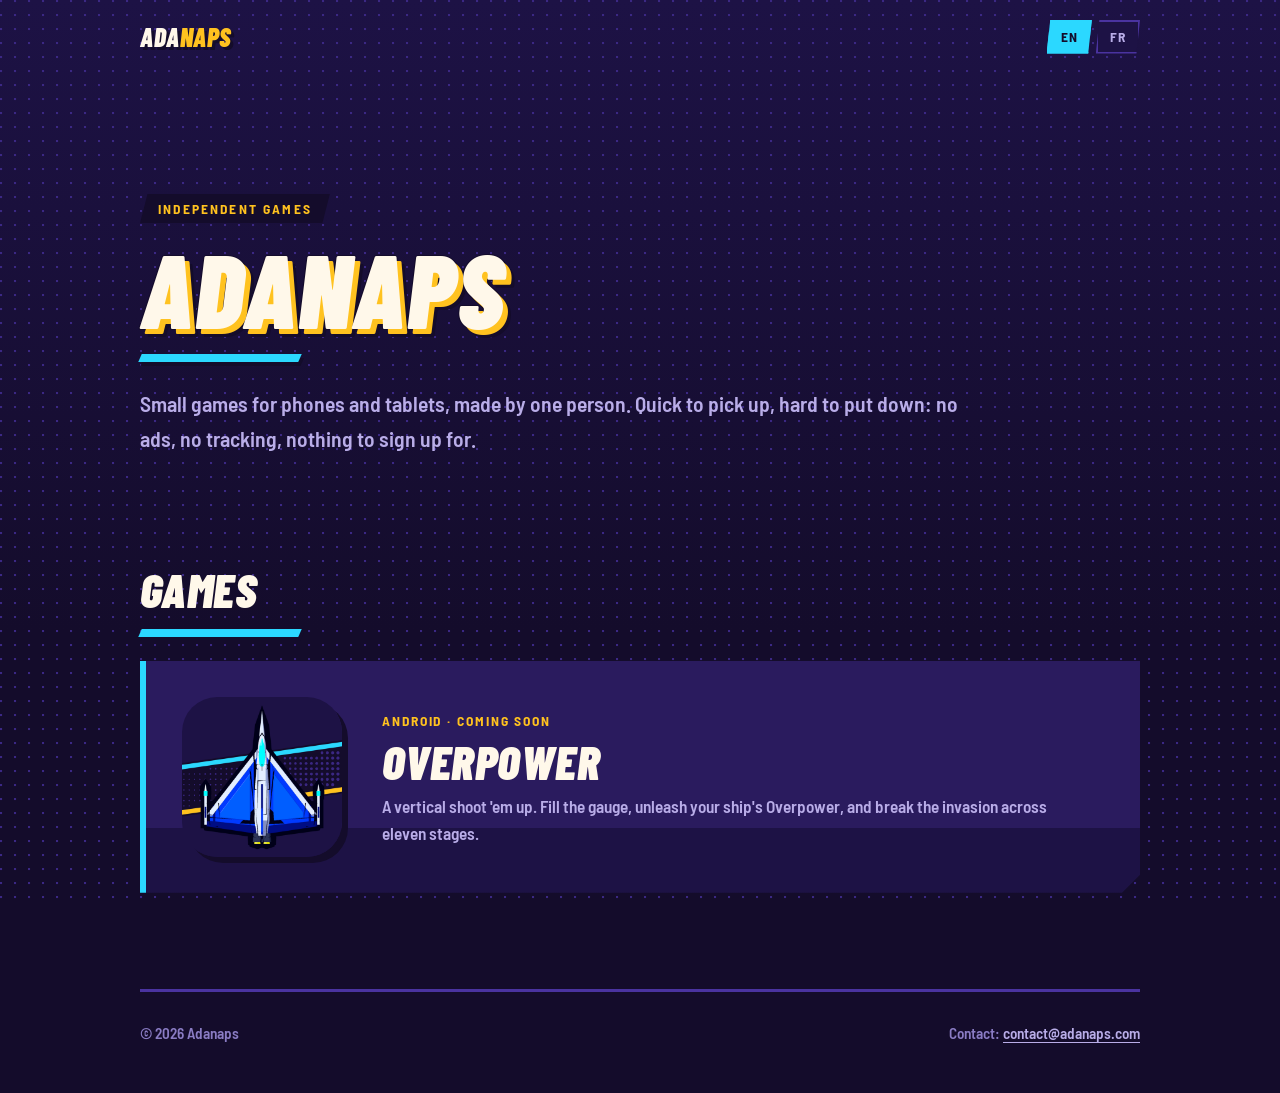
==== index.html @ 05b7a8e0 "Adanaps website: studio page, OVERPOWER page and privacy policy Static bilingual (EN/FR) site in the" ====
<!doctype html>
<html lang="en">
<head>
	<meta charset="utf-8">
	<meta name="viewport" content="width=device-width, initial-scale=1, viewport-fit=cover">
	<title>Adanaps · Independent games</title>
	<meta name="title-en" content="Adanaps · Independent games">
	<meta name="title-fr" content="Adanaps · Jeux indépendants">
	<meta name="description" content="Adanaps makes small, polished games for phones and tablets. First up: OVERPOWER, a vertical shoot 'em up.">
	<meta name="theme-color" content="#140c2b">
	<link rel="icon" href="/assets/favicon.png" type="image/png">
	<link rel="apple-touch-icon" href="/assets/apple-touch-icon.png">
	<link rel="preload" href="/assets/fonts/BarlowCondensed-BlackItalic.woff2" as="font" type="font/woff2" crossorigin>
	<link rel="stylesheet" href="/assets/site.css">
	<script src="/assets/site.js"></script>
</head>
<body>
	<header class="wrap top">
		<a class="wordmark" href="/">Ada<span>naps</span></a>
		<div class="lang" role="group" aria-label="Language">
			<button type="button" data-lang="en" aria-pressed="true">EN</button>
			<button type="button" data-lang="fr" aria-pressed="false">FR</button>
		</div>
	</header>

	<main class="wrap">
		<div class="hero">
			<span class="kicker l-en" lang="en">Independent games</span>
			<span class="kicker l-fr" lang="fr">Jeux indépendants</span>
			<h1 class="logo">Adanaps</h1>
			<div class="slash"></div>
			<p class="lede l-en" lang="en">Small games for phones and tablets, made by one person. Quick to pick up, hard to put down: no ads, no tracking, nothing to sign up for.</p>
			<p class="lede l-fr" lang="fr">De petits jeux pour téléphones et tablettes, faits par une seule personne. Faciles à prendre en main, difficiles à lâcher : sans pub, sans pistage, sans compte à créer.</p>
		</div>

		<section>
			<h2 class="l-en" lang="en">Games</h2>
			<h2 class="l-fr" lang="fr">Les jeux</h2>
			<div class="slash"></div>
			<a class="plate game-card" href="/overpower/">
				<img src="/overpower/img/icon.png" width="160" height="160" alt="">
				<div>
					<span class="tag l-en" lang="en">Android · coming soon</span>
					<span class="tag l-fr" lang="fr">Android · bientôt</span>
					<h3 class="display" style="font-size: clamp(2rem, 6vw, 3rem); margin-top: 6px;">Overpower</h3>
					<p class="l-en" lang="en">A vertical shoot 'em up. Fill the gauge, unleash your ship's Overpower, and break the invasion across eleven stages.</p>
					<p class="l-fr" lang="fr">Un shoot 'em up vertical. Remplis la jauge, déchaîne l'Overpower de ton vaisseau et brise l'invasion sur onze niveaux.</p>
				</div>
			</a>
		</section>
	</main>

	<footer class="wrap bottom">
		<span>© 2026 Adanaps</span>
		<span>
			<span class="l-en" lang="en">Contact:</span><span class="l-fr" lang="fr">Contact :</span>
			<a href="mailto:contact@adanaps.com">contact@adanaps.com</a>
		</span>
	</footer>
</body>
</html>
---- assets/site.css ----
/* Adanaps: the colours, type and slanted plates of OVERPOWER, the studio's first game. */

@font-face {
	font-family: "Barlow Condensed";
	src: url("fonts/BarlowCondensed-BlackItalic.woff2") format("woff2");
	font-weight: 900;
	font-style: italic;
	font-display: swap;
}
@font-face {
	font-family: "Barlow Semi Condensed";
	src: url("fonts/BarlowSemiCondensed-SemiBold.woff2") format("woff2");
	font-weight: 600;
	font-display: swap;
}
@font-face {
	font-family: "Barlow Semi Condensed";
	src: url("fonts/BarlowSemiCondensed-Bold.woff2") format("woff2");
	font-weight: 700;
	font-display: swap;
}

:root {
	color-scheme: dark;
	--ink: #140c2b;
	--night: #2a1b5e;
	--night-shade: #1d1245;
	--night-light: #4a33a0;
	--dots: #3b2884;
	--text: #fff8ea;
	--mist: #b9ade8;
	--dim: #8a7cc4;
	--cyan: #2bd8ff;
	--amber: #ffc21f;
	--amber-shade: #e07800;
	--magenta: #ff4fbe;
	--display: "Barlow Condensed", "Arial Narrow", "Roboto Condensed", sans-serif-condensed, Impact, sans-serif;
	--body: "Barlow Semi Condensed", "Segoe UI", Roboto, "Helvetica Neue", Arial, sans-serif;
	--gutter: clamp(16px, 5vw, 40px);
	--slant: 4%;
}

* { box-sizing: border-box; }

html { background: var(--ink); }

body {
	margin: 0;
	background:
		radial-gradient(circle at 1px 1px, var(--dots) 1.2px, transparent 1.6px) 0 0 / 14px 14px,
		linear-gradient(180deg, var(--night-shade), var(--ink) 70%);
	background-attachment: fixed;
	color: var(--text);
	font: 600 1.075rem/1.6 var(--body);
	-webkit-font-smoothing: antialiased;
}

a { color: var(--cyan); text-underline-offset: 0.18em; }
a:hover { color: var(--text); }
img { max-width: 100%; height: auto; display: block; }

.wrap {
	max-width: 1080px;
	margin: 0 auto;
	padding-inline: var(--gutter);
}

/* --- Header and footer --- */

.top {
	display: flex;
	align-items: center;
	justify-content: space-between;
	gap: 16px;
	padding-block: 20px;
}
.wordmark {
	font: italic 900 1.6rem/1 var(--display);
	letter-spacing: 0.02em;
	text-transform: uppercase;
	color: var(--text);
	text-decoration: none;
	text-shadow: 3px 3px 0 var(--ink);
}
.wordmark span { color: var(--amber); }
.lang {
	display: flex;
	gap: 4px;
}
.lang button {
	font: 700 0.85rem/1 var(--body);
	letter-spacing: 0.08em;
	padding: 8px 12px;
	border: 2px solid var(--night-light);
	background: var(--night-shade);
	color: var(--mist);
	cursor: pointer;
	clip-path: polygon(8% 0, 100% 0, 92% 100%, 0 100%);
}
.lang button[aria-pressed="true"] {
	background: var(--cyan);
	border-color: var(--cyan);
	color: var(--ink);
}

.bottom {
	margin-top: 96px;
	padding-block: 32px 48px;
	/* The rule over the footer, as wide as the text under it. */
	background: linear-gradient(var(--night-light), var(--night-light)) top center / calc(100% - 2 * var(--gutter)) 3px no-repeat;
	color: var(--dim);
	font-size: 0.95rem;
	display: flex;
	flex-wrap: wrap;
	gap: 8px 32px;
	justify-content: space-between;
}
.bottom a { color: var(--mist); }

/* Both languages are in each page; the one not chosen is hidden. */
html:not(.fr) .l-fr, html.fr .l-en { display: none !important; }

/* --- Type --- */

h1, h2, h3, .display {
	font-family: var(--display);
	font-style: italic;
	font-weight: 900;
	text-transform: uppercase;
	line-height: 0.95;
	letter-spacing: 0.01em;
	text-wrap: balance;
	margin: 0;
}
h1 { font-size: clamp(3rem, 12vw, 6.5rem); }
h2 { font-size: clamp(2rem, 6vw, 3rem); }
h3 { font-size: 1.6rem; }

/* The logo's treatment: paper letters over a gold copy, outlined in ink. */
.logo {
	color: var(--text);
	text-shadow:
		0.045em 0.045em 0 var(--amber),
		0.075em 0.075em 0 var(--ink);
	-webkit-text-stroke: 0.02em var(--ink);
	paint-order: stroke fill;
}

.kicker {
	display: inline-block;
	font: 700 0.85rem/1 var(--body);
	letter-spacing: 0.16em;
	text-transform: uppercase;
	color: var(--amber);
	background: var(--ink);
	padding: 8px 18px;
	clip-path: polygon(4% 0, 100% 0, 96% 100%, 0 100%);
}

.lede {
	font-size: clamp(1.15rem, 2.6vw, 1.35rem);
	color: var(--mist);
	max-width: 38em;
	margin: 0;
}

p { max-width: 40em; }

/* The slash under a heading. */
.slash {
	width: 160px;
	height: 8px;
	margin-block: 16px 24px;
	background: var(--cyan);
	box-shadow: 4px 4px 0 var(--ink);
	transform: skewX(-24deg);
}

/* --- Plates --- */

.plate {
	position: relative;
	/* Flat fill, with the shade tone on the lower part, as the game draws its plates. */
	background: linear-gradient(180deg, var(--night) 72%, var(--night-shade) 72%);
	padding: clamp(20px, 4vw, 36px);
	border-left: 6px solid var(--cyan);
	clip-path: polygon(0 0, 100% 0, 100% calc(100% - 18px), calc(100% - 18px) 100%, 0 100%);
}

.button {
	display: inline-flex;
	align-items: center;
	gap: 10px;
	font: italic 900 1.5rem/1 var(--display);
	text-transform: uppercase;
	text-decoration: none;
	color: var(--ink);
	background: linear-gradient(180deg, var(--cyan) 62%, #1597d8 62%);
	padding: 14px 32px 12px;
	clip-path: polygon(5% 0, 100% 0, 95% 100%, 0 100%);
}
.button:hover { color: var(--ink); filter: brightness(1.08); }
.button.soon {
	background: linear-gradient(180deg, var(--night-light) 62%, var(--night) 62%);
	color: var(--text);
	cursor: default;
}

section { margin-top: clamp(64px, 10vw, 112px); }

/* --- Studio page --- */

.hero { padding-block: clamp(48px, 10vw, 120px) 0; }
.hero h1 { margin-top: 16px; }

.game-card {
	display: grid;
	grid-template-columns: auto 1fr;
	gap: clamp(20px, 4vw, 40px);
	align-items: center;
	text-decoration: none;
	color: inherit;
}
.game-card:hover h3 { color: var(--amber); }
.game-card img {
	width: clamp(96px, 20vw, 160px);
	border-radius: 22%;
	box-shadow: 6px 6px 0 var(--ink);
}
.game-card > div { min-width: 0; }
.game-card p { margin: 8px 0 0; color: var(--mist); }
.game-card .tag { color: var(--amber); font: 700 0.85rem/1 var(--body); letter-spacing: 0.14em; text-transform: uppercase; }

/* --- Game page --- */

.game-hero {
	display: grid;
	grid-template-columns: minmax(0, 1fr);
	gap: 32px;
	padding-top: clamp(32px, 6vw, 72px);
}
.game-hero .icon {
	width: clamp(96px, 18vw, 140px);
	border-radius: 22%;
	box-shadow: 6px 6px 0 var(--ink);
}
.game-hero .actions { display: flex; flex-wrap: wrap; gap: 12px 20px; align-items: center; }
.game-hero .note { color: var(--dim); font-size: 0.95rem; }

.shots {
	display: grid;
	grid-auto-flow: column;
	grid-auto-columns: min(62vw, 260px);
	gap: 16px;
	overflow-x: auto;
	scroll-snap-type: x mandatory;
	padding: 4px 4px 20px;
	margin-inline: -4px;
}
.shots img {
	scroll-snap-align: start;
	aspect-ratio: 9 / 16;
	object-fit: cover;
	width: 100%;
	border: 3px solid var(--ink);
	box-shadow: 6px 6px 0 var(--ink);
}

.features {
	display: grid;
	grid-template-columns: repeat(auto-fit, minmax(min(100%, 300px), 1fr));
	gap: 20px;
	margin-top: 32px;
}
.features .plate h3 { color: var(--amber); margin-bottom: 10px; }
.features .plate p { margin: 0; color: var(--mist); }

.ships {
	list-style: none;
	padding: 0;
	margin: 32px 0 0;
	display: grid;
	grid-template-columns: repeat(auto-fit, minmax(min(100%, 320px), 1fr));
	gap: 0 32px;
}
.ships li {
	display: grid;
	grid-template-columns: 7.5em minmax(0, 1fr);
	gap: 16px;
	padding-block: 16px;
	border-bottom: 2px solid var(--night-light);
}
.ships b {
	font: italic 900 1.35rem/1.1 var(--display);
	text-transform: uppercase;
}
.ships .power {
	display: block;
	font: 700 0.8rem/1.3 var(--body);
	letter-spacing: 0.12em;
	text-transform: uppercase;
	color: var(--amber);
}
.ships span:last-child { color: var(--mist); }

.facts {
	display: flex;
	flex-wrap: wrap;
	gap: 12px;
	padding: 0;
	margin: 24px 0 0;
	list-style: none;
}
.facts li {
	font: 700 0.9rem/1 var(--body);
	letter-spacing: 0.1em;
	text-transform: uppercase;
	padding: 10px 16px;
	background: var(--ink);
	color: var(--text);
	border-left: 4px solid var(--amber);
}

/* --- Policy page --- */

.policy { max-width: 46em; }
.policy h2 { font-size: clamp(1.6rem, 4.5vw, 2.2rem); margin-top: 48px; color: var(--amber); }
.policy li { margin-block: 6px; }
.policy .updated { color: var(--dim); }

@media (min-width: 820px) {
	.game-hero { grid-template-columns: auto minmax(0, 1fr); align-items: start; }
}
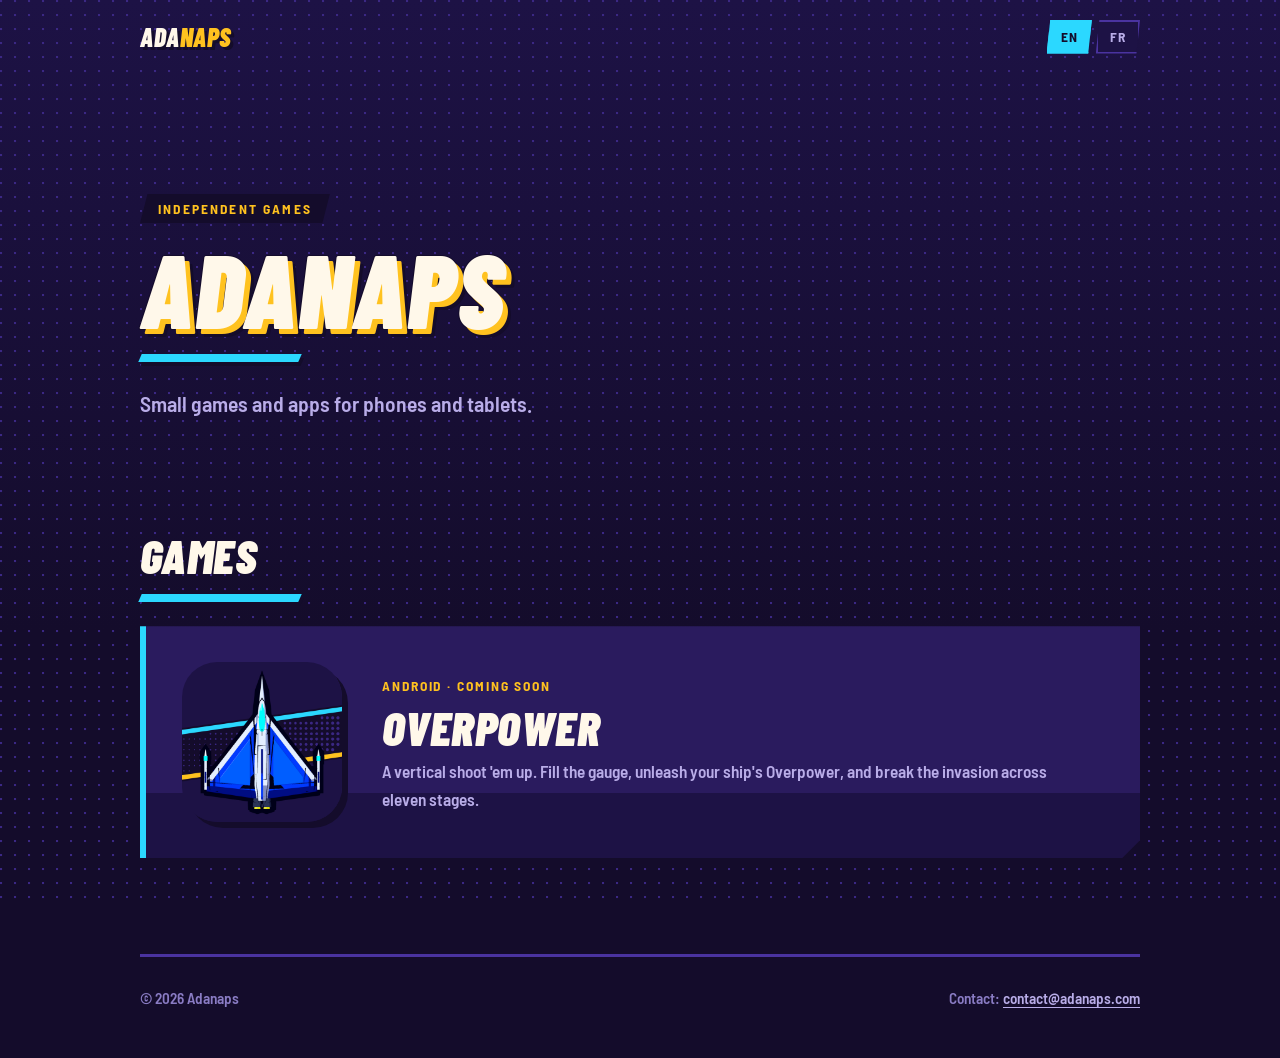
==== commit 82566713: "Update title and description in index.html" ====
--- a/index.html
+++ b/index.html
@@ -3,10 +3,10 @@
 <head>
 	<meta charset="utf-8">
 	<meta name="viewport" content="width=device-width, initial-scale=1, viewport-fit=cover">
-	<title>Adanaps · Independent games</title>
-	<meta name="title-en" content="Adanaps · Independent games">
-	<meta name="title-fr" content="Adanaps · Jeux indépendants">
-	<meta name="description" content="Adanaps makes small, polished games for phones and tablets. First up: OVERPOWER, a vertical shoot 'em up.">
+	<title>Adanaps · Independent Games & Apps</title>
+	<meta name="title-en" content="Adanaps · Independent Games & Apps">
+	<meta name="title-fr" content="Adanaps · Jeux et Apps indépendants">
+	<meta name="description" content="Adanaps makes small, polished games and apps for phones and tablets. First up: OVERPOWER, a vertical shoot 'em up.">
 	<meta name="theme-color" content="#140c2b">
 	<link rel="icon" href="/assets/favicon.png" type="image/png">
 	<link rel="apple-touch-icon" href="/assets/apple-touch-icon.png">
@@ -29,8 +29,8 @@
 			<span class="kicker l-fr" lang="fr">Jeux indépendants</span>
 			<h1 class="logo">Adanaps</h1>
 			<div class="slash"></div>
-			<p class="lede l-en" lang="en">Small games for phones and tablets, made by one person. Quick to pick up, hard to put down: no ads, no tracking, nothing to sign up for.</p>
-			<p class="lede l-fr" lang="fr">De petits jeux pour téléphones et tablettes, faits par une seule personne. Faciles à prendre en main, difficiles à lâcher : sans pub, sans pistage, sans compte à créer.</p>
+			<p class="lede l-en" lang="en">Small games and apps for phones and tablets.</p>
+			<p class="lede l-fr" lang="fr">De petits jeux et applications pour téléphones et tablettes.</p>
 		</div>
 
 		<section>
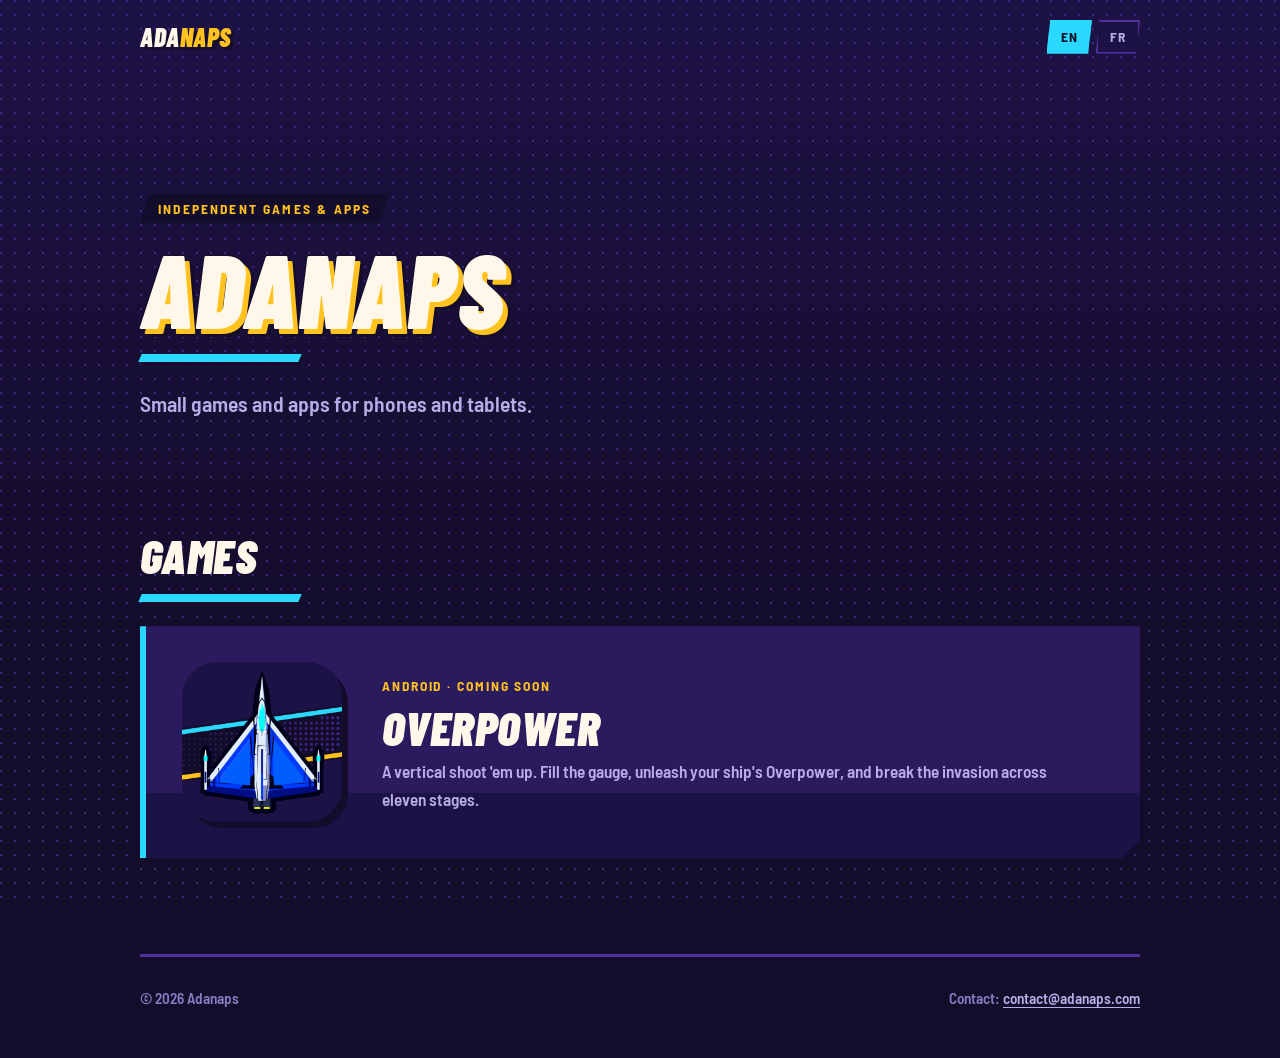
==== commit 597c9f50: "Studio page: kicker says games & apps, like the title Co-Authored-By: Claude Opus 5.5 <noreply@anthr" ====
--- a/index.html
+++ b/index.html
@@ -25,8 +25,8 @@
 
 	<main class="wrap">
 		<div class="hero">
-			<span class="kicker l-en" lang="en">Independent games</span>
-			<span class="kicker l-fr" lang="fr">Jeux indépendants</span>
+			<span class="kicker l-en" lang="en">Independent games &amp; apps</span>
+			<span class="kicker l-fr" lang="fr">Jeux et apps indépendants</span>
 			<h1 class="logo">Adanaps</h1>
 			<div class="slash"></div>
 			<p class="lede l-en" lang="en">Small games and apps for phones and tablets.</p>
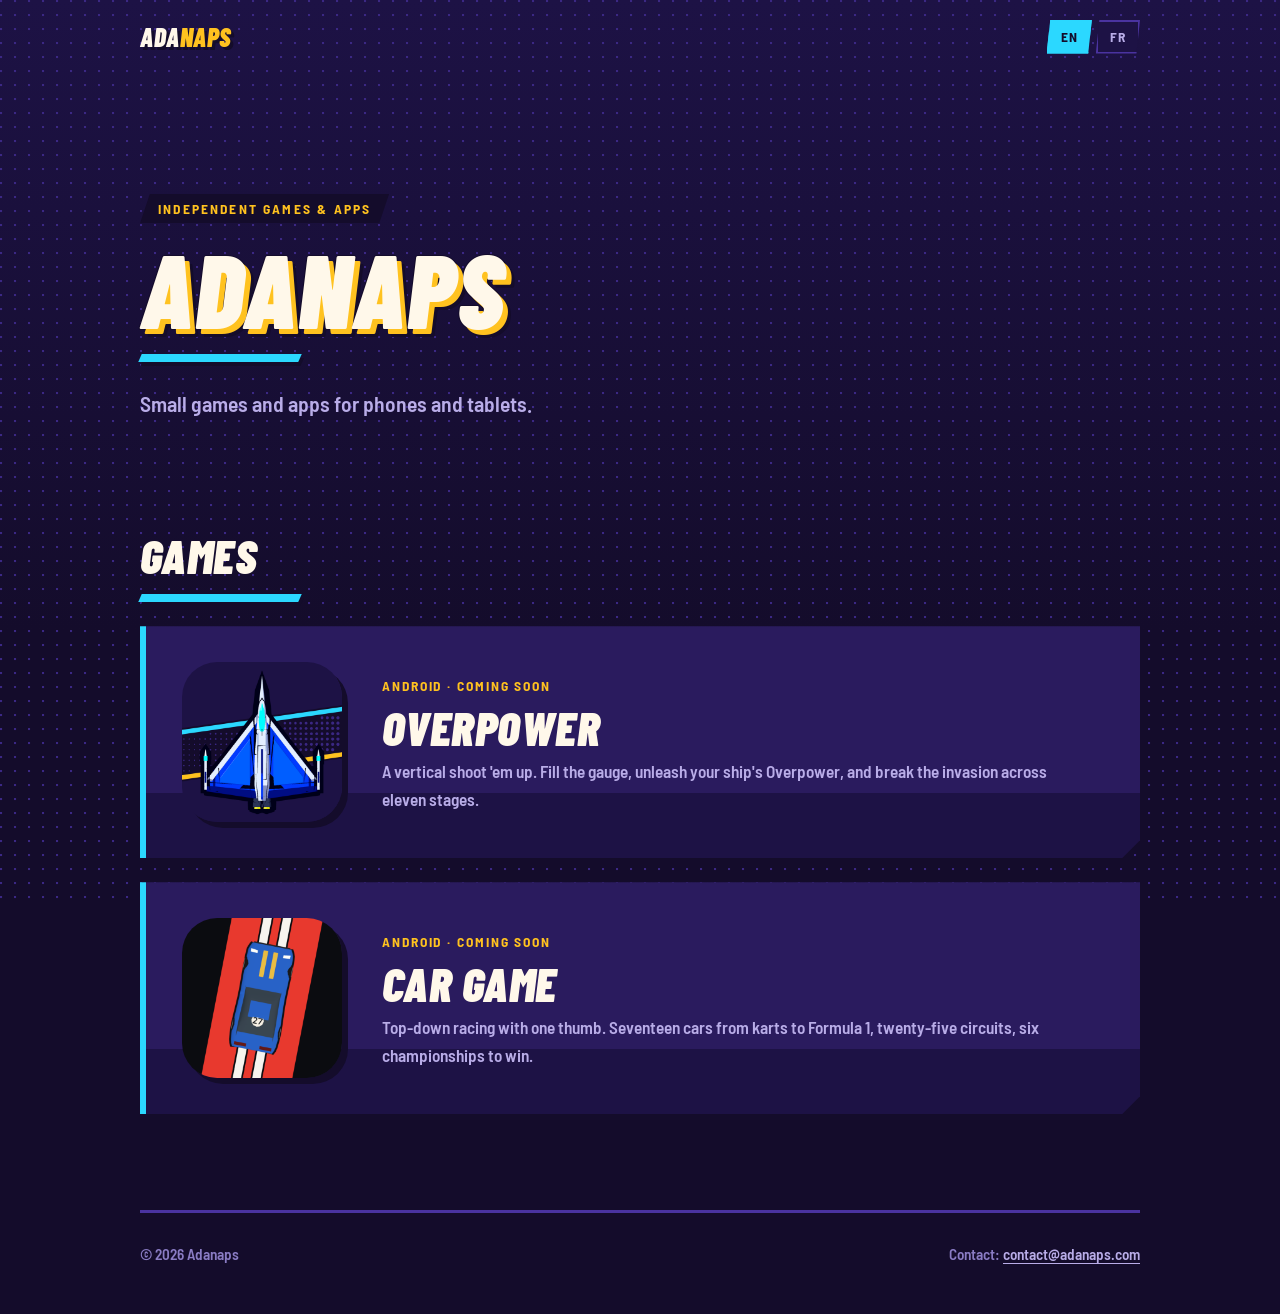
==== commit efa06c3b: "Car Game: the game's page, and its card on the studio page Co-Authored-By: Claude Opus 5.5 <noreply@" ====
--- a/index.html
+++ b/index.html
@@ -6,7 +6,7 @@
 	<title>Adanaps · Independent Games & Apps</title>
 	<meta name="title-en" content="Adanaps · Independent Games & Apps">
 	<meta name="title-fr" content="Adanaps · Jeux et Apps indépendants">
-	<meta name="description" content="Adanaps makes small, polished games and apps for phones and tablets. First up: OVERPOWER, a vertical shoot 'em up.">
+	<meta name="description" content="Adanaps makes small, polished games and apps for phones and tablets: OVERPOWER, a vertical shoot 'em up, and Car Game, a top-down racing game.">
 	<meta name="theme-color" content="#140c2b">
 	<link rel="icon" href="/assets/favicon.png" type="image/png">
 	<link rel="apple-touch-icon" href="/assets/apple-touch-icon.png">
@@ -47,6 +47,16 @@
 					<p class="l-fr" lang="fr">Un shoot 'em up vertical. Remplis la jauge, déchaîne l'Overpower de ton vaisseau et brise l'invasion sur onze niveaux.</p>
 				</div>
 			</a>
+			<a class="plate game-card" href="/cargame/">
+				<img src="/cargame/img/icon.png" width="160" height="160" alt="">
+				<div>
+					<span class="tag l-en" lang="en">Android · coming soon</span>
+					<span class="tag l-fr" lang="fr">Android · bientôt</span>
+					<h3 class="display" style="font-size: clamp(2rem, 6vw, 3rem); margin-top: 6px;">Car Game</h3>
+					<p class="l-en" lang="en">Top-down racing with one thumb. Seventeen cars from karts to Formula 1, twenty-five circuits, six championships to win.</p>
+					<p class="l-fr" lang="fr">La course vue de haut, d'un seul pouce. Dix-sept voitures du kart à la Formule 1, vingt-cinq circuits, six championnats à gagner.</p>
+				</div>
+			</a>
 		</section>
 	</main>
 
--- a/assets/site.css
+++ b/assets/site.css
@@ -222,6 +222,7 @@
 	color: inherit;
 }
 .game-card:hover h3 { color: var(--amber); }
+.game-card + .game-card { margin-top: 24px; }
 .game-card img {
 	width: clamp(96px, 20vw, 160px);
 	border-radius: 22%;
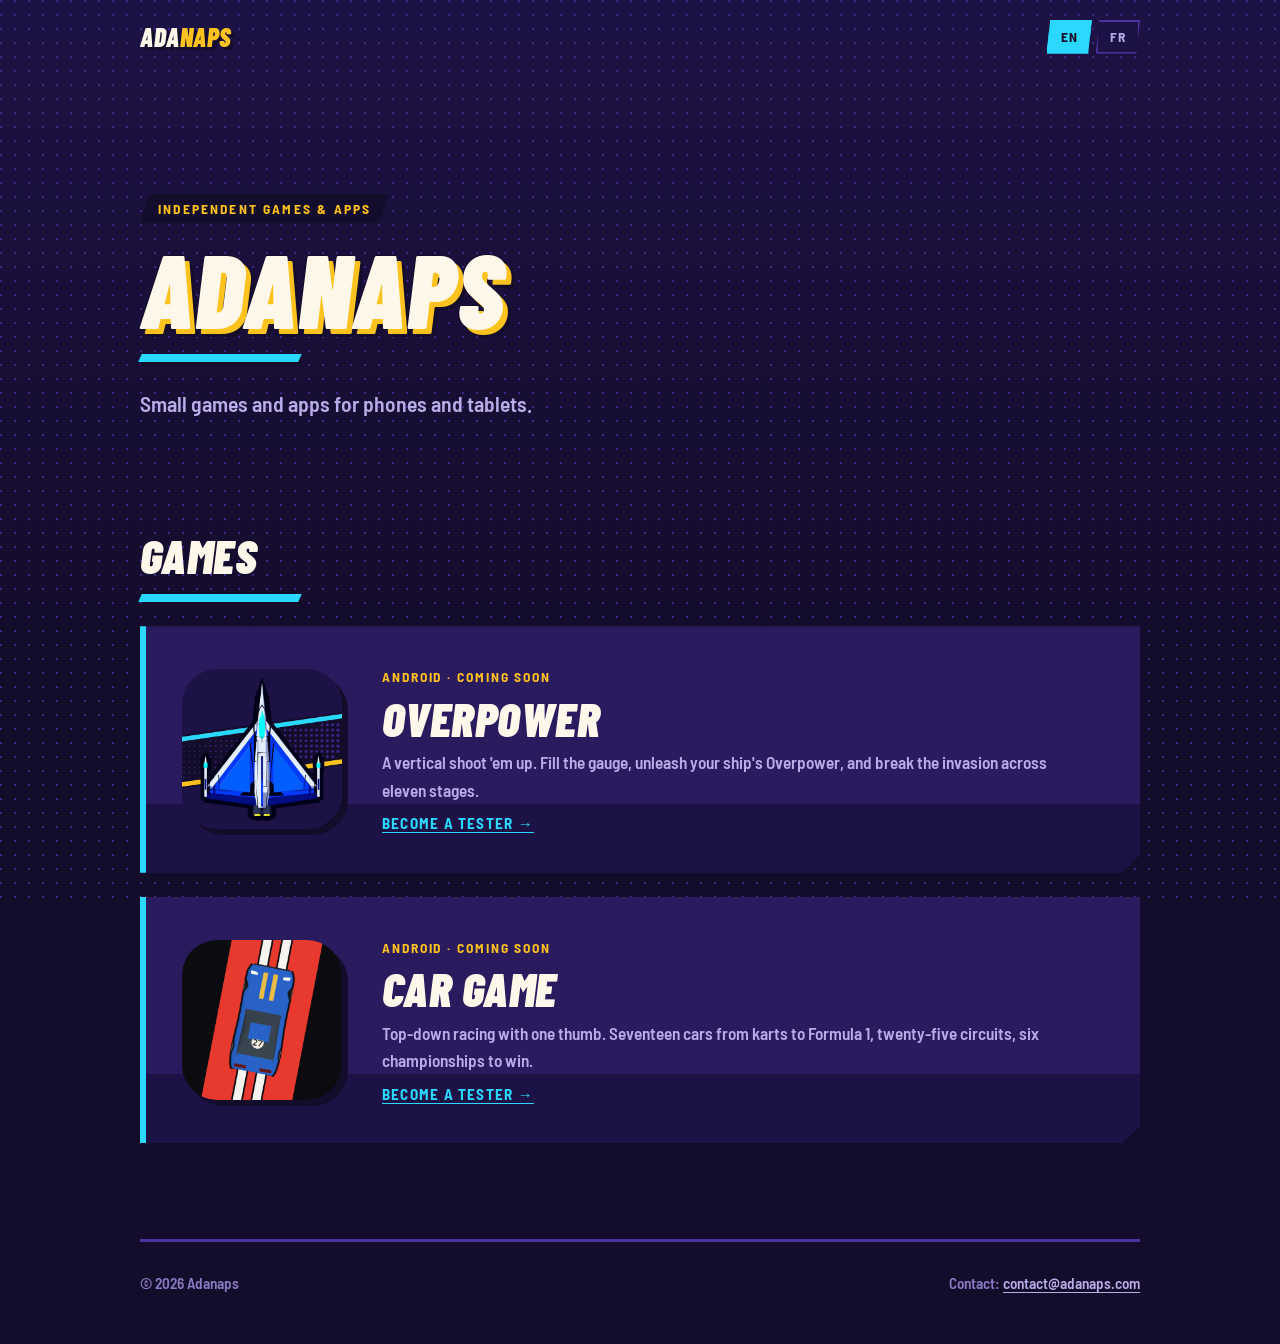
==== commit 5bb220ff: "Become a tester: closed test steps on both game pages, links on the cards Each game page gets a "Bec" ====
--- a/index.html
+++ b/index.html
@@ -37,26 +37,28 @@
 			<h2 class="l-en" lang="en">Games</h2>
 			<h2 class="l-fr" lang="fr">Les jeux</h2>
 			<div class="slash"></div>
-			<a class="plate game-card" href="/overpower/">
+			<div class="plate game-card">
 				<img src="/overpower/img/icon.png" width="160" height="160" alt="">
 				<div>
 					<span class="tag l-en" lang="en">Android · coming soon</span>
 					<span class="tag l-fr" lang="fr">Android · bientôt</span>
-					<h3 class="display" style="font-size: clamp(2rem, 6vw, 3rem); margin-top: 6px;">Overpower</h3>
+					<h3 class="display" style="font-size: clamp(2rem, 6vw, 3rem); margin-top: 6px;"><a href="/overpower/">Overpower</a></h3>
 					<p class="l-en" lang="en">A vertical shoot 'em up. Fill the gauge, unleash your ship's Overpower, and break the invasion across eleven stages.</p>
 					<p class="l-fr" lang="fr">Un shoot 'em up vertical. Remplis la jauge, déchaîne l'Overpower de ton vaisseau et brise l'invasion sur onze niveaux.</p>
+					<a class="tester" href="/overpower/#test"><span class="l-en" lang="en">Become a tester →</span><span class="l-fr" lang="fr">Deviens testeur →</span></a>
 				</div>
-			</a>
-			<a class="plate game-card" href="/cargame/">
+			</div>
+			<div class="plate game-card">
 				<img src="/cargame/img/icon.png" width="160" height="160" alt="">
 				<div>
 					<span class="tag l-en" lang="en">Android · coming soon</span>
 					<span class="tag l-fr" lang="fr">Android · bientôt</span>
-					<h3 class="display" style="font-size: clamp(2rem, 6vw, 3rem); margin-top: 6px;">Car Game</h3>
+					<h3 class="display" style="font-size: clamp(2rem, 6vw, 3rem); margin-top: 6px;"><a href="/cargame/">Car Game</a></h3>
 					<p class="l-en" lang="en">Top-down racing with one thumb. Seventeen cars from karts to Formula 1, twenty-five circuits, six championships to win.</p>
 					<p class="l-fr" lang="fr">La course vue de haut, d'un seul pouce. Dix-sept voitures du kart à la Formule 1, vingt-cinq circuits, six championnats à gagner.</p>
+					<a class="tester" href="/cargame/#test"><span class="l-en" lang="en">Become a tester →</span><span class="l-fr" lang="fr">Deviens testeur →</span></a>
 				</div>
-			</a>
+			</div>
 		</section>
 	</main>
 
--- a/assets/site.css
+++ b/assets/site.css
@@ -200,6 +200,7 @@
 	clip-path: polygon(5% 0, 100% 0, 95% 100%, 0 100%);
 }
 .button:hover { color: var(--ink); filter: brightness(1.08); }
+.button.small { font-size: 1.15rem; padding: 10px 26px 8px; }
 .button.soon {
 	background: linear-gradient(180deg, var(--night-light) 62%, var(--night) 62%);
 	color: var(--text);
@@ -221,7 +222,21 @@
 	text-decoration: none;
 	color: inherit;
 }
+.game-card { position: relative; }
 .game-card:hover h3 { color: var(--amber); }
+/* Le titre est le lien du jeu, sur toute la carte ; « Deviens testeur » passe au-dessus. */
+.game-card h3 a { color: inherit; text-decoration: none; }
+.game-card h3 a::after { content: ""; position: absolute; inset: 0; }
+.game-card .tester {
+	position: relative;
+	z-index: 1;
+	display: inline-block;
+	margin-top: 12px;
+	color: var(--cyan);
+	font: 700 0.95rem/1 var(--body);
+	letter-spacing: 0.08em;
+	text-transform: uppercase;
+}
 .game-card + .game-card { margin-top: 24px; }
 .game-card img {
 	width: clamp(96px, 20vw, 160px);
@@ -332,3 +347,20 @@
 @media (min-width: 820px) {
 	.game-hero { grid-template-columns: auto minmax(0, 1fr); align-items: start; }
 }
+
+/* --- Test fermé : trois étapes numérotées --- */
+
+.steps {
+	list-style: none;
+	counter-reset: step;
+	padding: 0;
+	margin: 32px 0 0;
+	display: grid;
+	grid-template-columns: repeat(auto-fit, minmax(min(100%, 280px), 1fr));
+	gap: 20px;
+}
+.steps li { counter-increment: step; display: flex; flex-direction: column; gap: 12px; }
+.steps h3 { color: var(--amber); }
+.steps h3::before { content: counter(step) ". "; }
+.steps p { margin: 0; color: var(--mist); flex: 1; }
+.steps .button { align-self: flex-start; }
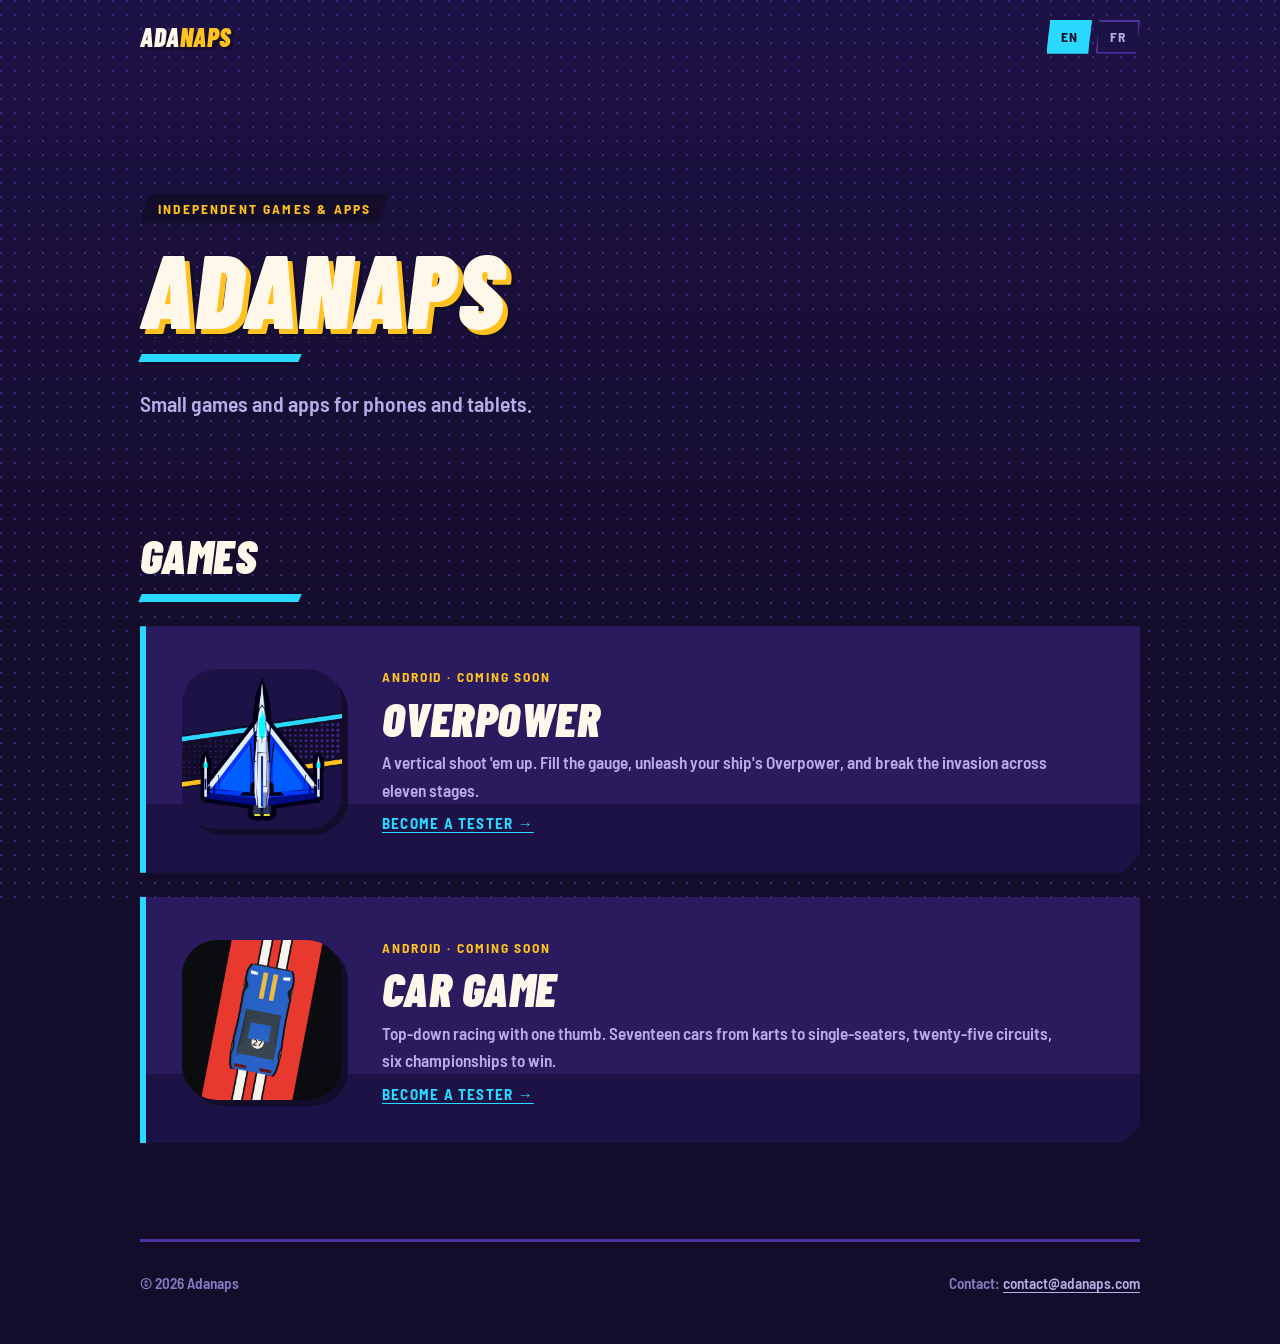
==== commit 20443631: "Car Game: single-seaters instead of Formula 1 Co-Authored-By: Claude Opus 5.5 <noreply@anthropic.com" ====
--- a/index.html
+++ b/index.html
@@ -54,8 +54,8 @@
 					<span class="tag l-en" lang="en">Android · coming soon</span>
 					<span class="tag l-fr" lang="fr">Android · bientôt</span>
 					<h3 class="display" style="font-size: clamp(2rem, 6vw, 3rem); margin-top: 6px;"><a href="/cargame/">Car Game</a></h3>
-					<p class="l-en" lang="en">Top-down racing with one thumb. Seventeen cars from karts to Formula 1, twenty-five circuits, six championships to win.</p>
-					<p class="l-fr" lang="fr">La course vue de haut, d'un seul pouce. Dix-sept voitures du kart à la Formule 1, vingt-cinq circuits, six championnats à gagner.</p>
+					<p class="l-en" lang="en">Top-down racing with one thumb. Seventeen cars from karts to single-seaters, twenty-five circuits, six championships to win.</p>
+					<p class="l-fr" lang="fr">La course vue de haut, d'un seul pouce. Dix-sept voitures du kart aux monoplaces, vingt-cinq circuits, six championnats à gagner.</p>
 					<a class="tester" href="/cargame/#test"><span class="l-en" lang="en">Become a tester →</span><span class="l-fr" lang="fr">Deviens testeur →</span></a>
 				</div>
 			</div>
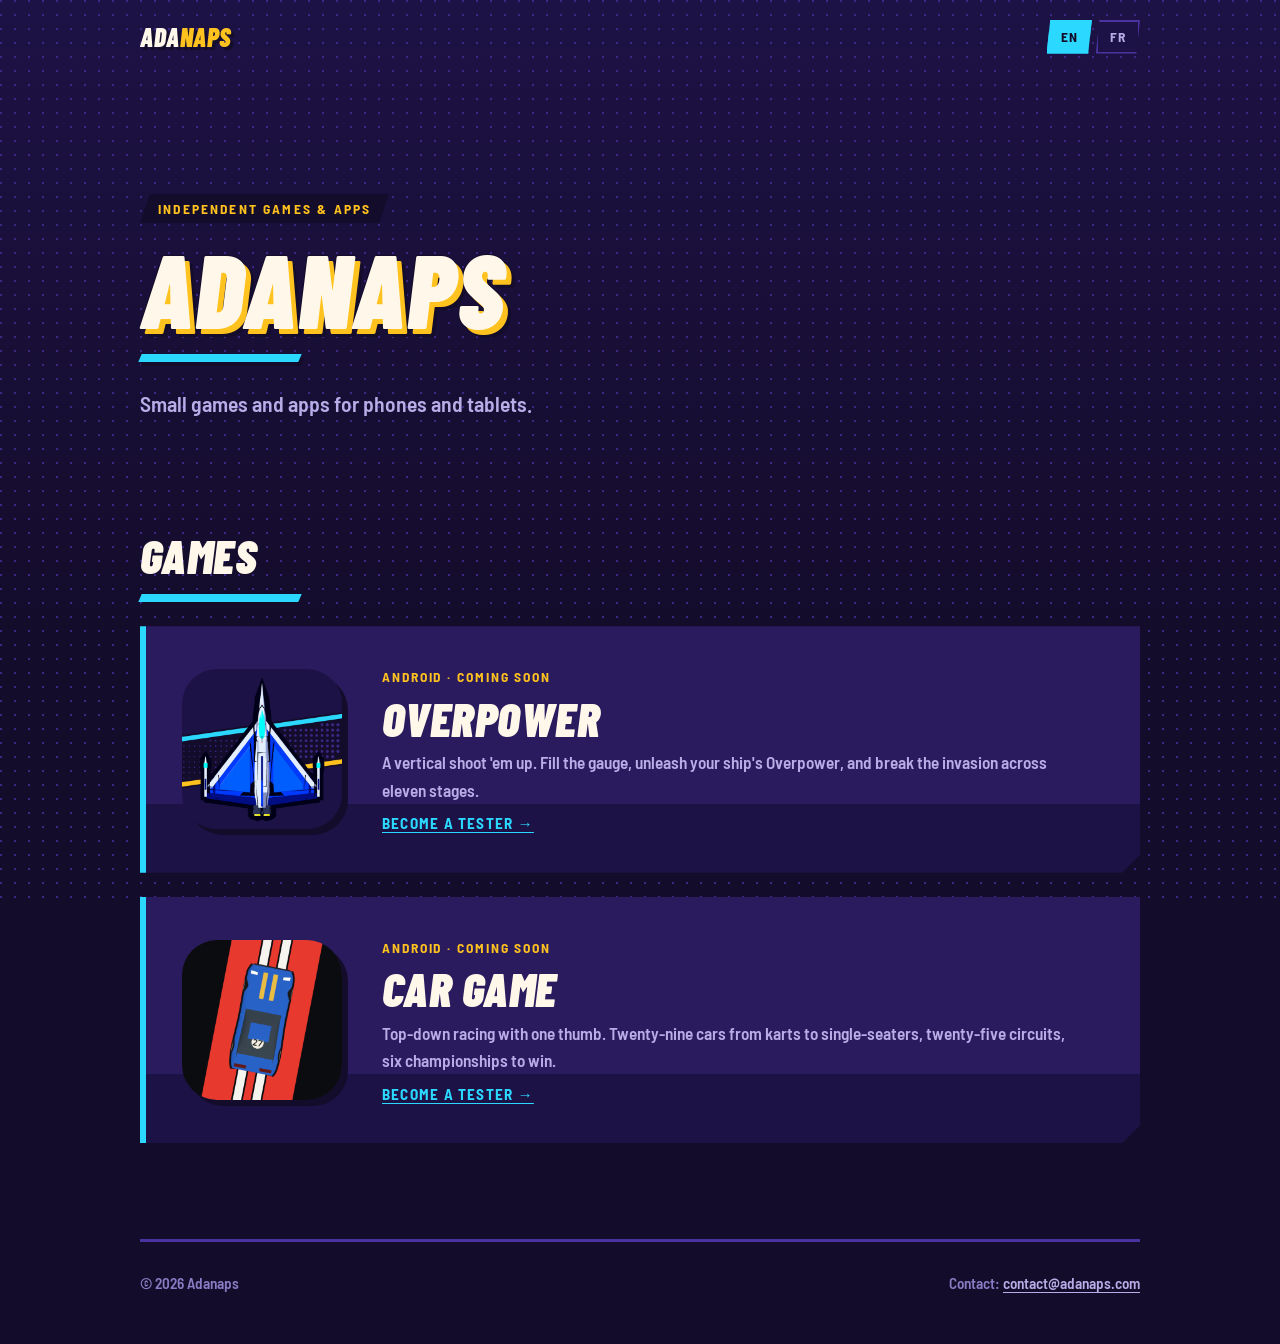
==== commit 2ad38129: "Car Game: 29 cars Co-Authored-By: Claude Opus 5.5 <noreply@anthropic.com> Claude-Session: https://cl" ====
--- a/index.html
+++ b/index.html
@@ -54,8 +54,8 @@
 					<span class="tag l-en" lang="en">Android · coming soon</span>
 					<span class="tag l-fr" lang="fr">Android · bientôt</span>
 					<h3 class="display" style="font-size: clamp(2rem, 6vw, 3rem); margin-top: 6px;"><a href="/cargame/">Car Game</a></h3>
-					<p class="l-en" lang="en">Top-down racing with one thumb. Seventeen cars from karts to single-seaters, twenty-five circuits, six championships to win.</p>
-					<p class="l-fr" lang="fr">La course vue de haut, d'un seul pouce. Dix-sept voitures du kart aux monoplaces, vingt-cinq circuits, six championnats à gagner.</p>
+					<p class="l-en" lang="en">Top-down racing with one thumb. Twenty-nine cars from karts to single-seaters, twenty-five circuits, six championships to win.</p>
+					<p class="l-fr" lang="fr">La course vue de haut, d'un seul pouce. Vingt-neuf voitures du kart aux monoplaces, vingt-cinq circuits, six championnats à gagner.</p>
 					<a class="tester" href="/cargame/#test"><span class="l-en" lang="en">Become a tester →</span><span class="l-fr" lang="fr">Deviens testeur →</span></a>
 				</div>
 			</div>
